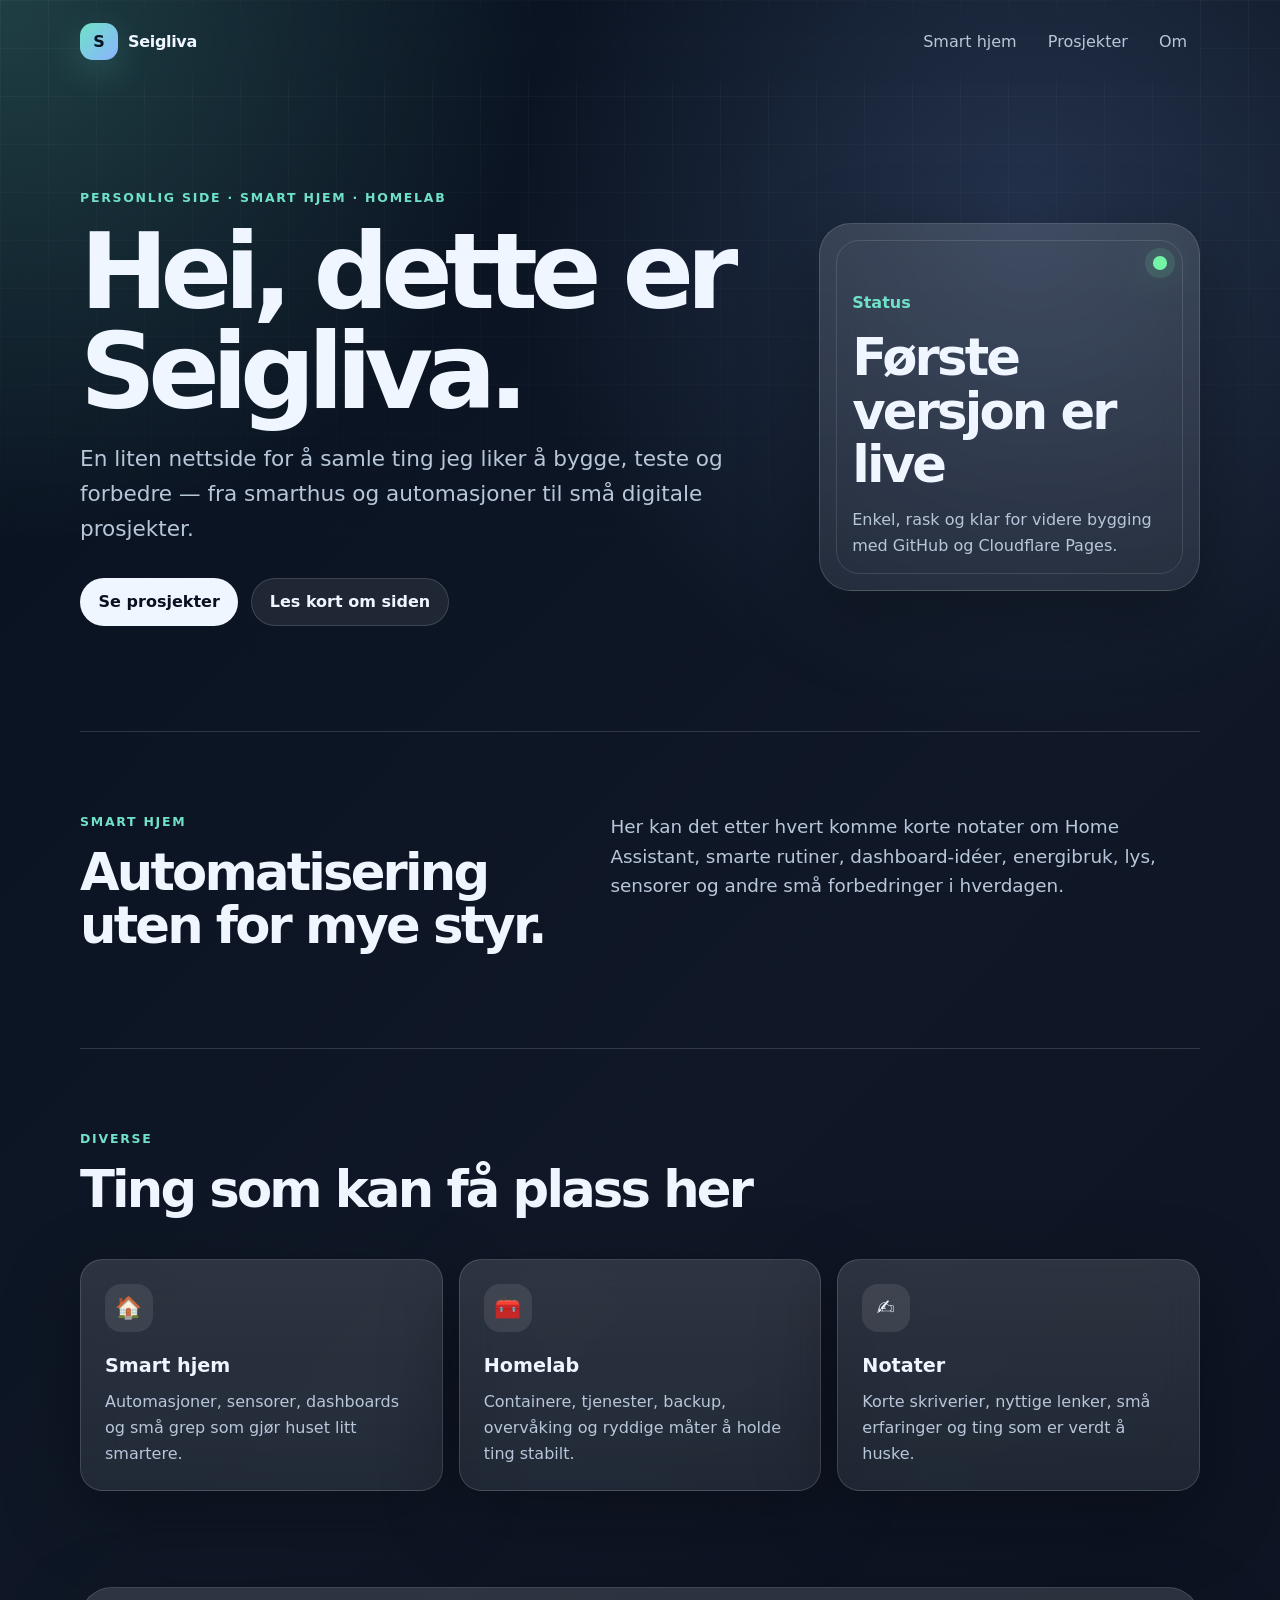
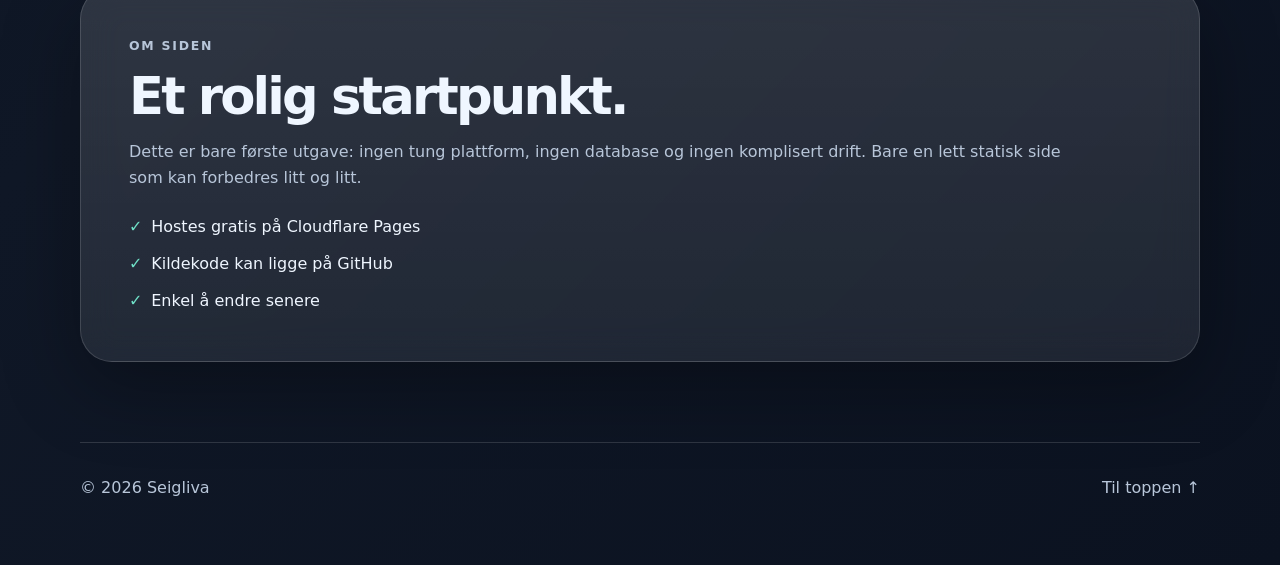
==== index.html @ a5151bba "Initial Seigliva website" ====
<!doctype html>
<html lang="no">
  <head>
    <meta charset="utf-8" />
    <meta name="viewport" content="width=device-width, initial-scale=1" />
    <meta name="description" content="Seigliva — en enkel personlig nettside om smart hjem, homelab og små prosjekter." />
    <meta name="theme-color" content="#101827" />
    <meta property="og:title" content="Seigliva" />
    <meta property="og:description" content="Smart hjem, homelab og litt diverse." />
    <meta property="og:type" content="website" />
    <title>Seigliva</title>
    <link rel="icon" href="assets/favicon.svg" type="image/svg+xml" />
    <link rel="stylesheet" href="assets/styles.css" />
  </head>
  <body>
    <header class="site-header">
      <a class="brand" href="#top" aria-label="Til toppen">
        <span class="brand-mark">S</span>
        <span>Seigliva</span>
      </a>
      <nav class="nav" aria-label="Hovedmeny">
        <a href="#smart-hjem">Smart hjem</a>
        <a href="#prosjekter">Prosjekter</a>
        <a href="#om">Om</a>
      </nav>
    </header>

    <main id="top">
      <section class="hero section">
        <div class="hero-copy">
          <p class="eyebrow">Personlig side · smart hjem · homelab</p>
          <h1>Hei, dette er Seigliva.</h1>
          <p class="lead">
            En liten nettside for å samle ting jeg liker å bygge, teste og forbedre — fra
            smarthus og automasjoner til små digitale prosjekter.
          </p>
          <div class="hero-actions">
            <a class="button primary" href="#prosjekter">Se prosjekter</a>
            <a class="button secondary" href="#om">Les kort om siden</a>
          </div>
        </div>
        <div class="hero-card" aria-label="Statuskort for siden">
          <div class="status-dot"></div>
          <p class="card-label">Status</p>
          <h2>Første versjon er live</h2>
          <p>Enkel, rask og klar for videre bygging med GitHub og Cloudflare Pages.</p>
        </div>
      </section>

      <section class="section split" id="smart-hjem">
        <div>
          <p class="eyebrow">Smart hjem</p>
          <h2>Automatisering uten for mye styr.</h2>
        </div>
        <p>
          Her kan det etter hvert komme korte notater om Home Assistant, smarte rutiner,
          dashboard-idéer, energibruk, lys, sensorer og andre små forbedringer i hverdagen.
        </p>
      </section>

      <section class="section cards" id="prosjekter" aria-labelledby="prosjekter-title">
        <div class="section-heading">
          <p class="eyebrow">Diverse</p>
          <h2 id="prosjekter-title">Ting som kan få plass her</h2>
        </div>
        <article class="card">
          <span class="icon">🏠</span>
          <h3>Smart hjem</h3>
          <p>Automasjoner, sensorer, dashboards og små grep som gjør huset litt smartere.</p>
        </article>
        <article class="card">
          <span class="icon">🧰</span>
          <h3>Homelab</h3>
          <p>Containere, tjenester, backup, overvåking og ryddige måter å holde ting stabilt.</p>
        </article>
        <article class="card">
          <span class="icon">✍️</span>
          <h3>Notater</h3>
          <p>Korte skriverier, nyttige lenker, små erfaringer og ting som er verdt å huske.</p>
        </article>
      </section>

      <section class="section about" id="om">
        <div class="about-panel">
          <p class="eyebrow">Om siden</p>
          <h2>Et rolig startpunkt.</h2>
          <p>
            Dette er bare første utgave: ingen tung plattform, ingen database og ingen
            komplisert drift. Bare en lett statisk side som kan forbedres litt og litt.
          </p>
          <ul class="check-list">
            <li>Hostes gratis på Cloudflare Pages</li>
            <li>Kildekode kan ligge på GitHub</li>
            <li>Enkel å endre senere</li>
          </ul>
        </div>
      </section>
    </main>

    <footer class="site-footer">
      <p>© <span id="year"></span> Seigliva</p>
      <a href="#top">Til toppen ↑</a>
    </footer>

    <script>
      document.getElementById('year').textContent = new Date().getFullYear();
    </script>
  </body>
</html>
---- assets/styles.css ----
:root {
  color-scheme: dark;
  --bg: #08111f;
  --bg-soft: #101827;
  --panel: rgba(255, 255, 255, 0.08);
  --panel-strong: rgba(255, 255, 255, 0.13);
  --text: #eff6ff;
  --muted: #b8c6d9;
  --accent: #70e1c8;
  --accent-2: #8ab4ff;
  --line: rgba(255, 255, 255, 0.14);
  --shadow: 0 24px 80px rgba(0, 0, 0, 0.32);
}

* { box-sizing: border-box; }

html { scroll-behavior: smooth; }

body {
  margin: 0;
  min-height: 100vh;
  font-family: Inter, ui-sans-serif, system-ui, -apple-system, BlinkMacSystemFont, "Segoe UI", sans-serif;
  color: var(--text);
  background:
    radial-gradient(circle at top left, rgba(112, 225, 200, 0.22), transparent 34rem),
    radial-gradient(circle at 80% 10%, rgba(138, 180, 255, 0.18), transparent 32rem),
    linear-gradient(135deg, #08111f 0%, #101827 52%, #0b1220 100%);
  line-height: 1.6;
}

body::before {
  content: "";
  position: fixed;
  inset: 0;
  pointer-events: none;
  background-image: linear-gradient(rgba(255, 255, 255, 0.035) 1px, transparent 1px), linear-gradient(90deg, rgba(255, 255, 255, 0.035) 1px, transparent 1px);
  background-size: 48px 48px;
  mask-image: linear-gradient(to bottom, black, transparent 72%);
}

a { color: inherit; }

.site-header,
.site-footer,
.section {
  width: min(1120px, calc(100% - 2rem));
  margin-inline: auto;
}

.site-header {
  display: flex;
  justify-content: space-between;
  align-items: center;
  gap: 1rem;
  padding: 1.25rem 0;
  position: sticky;
  top: 0;
  z-index: 10;
  backdrop-filter: blur(16px);
}

.brand {
  display: inline-flex;
  align-items: center;
  gap: 0.65rem;
  text-decoration: none;
  font-weight: 800;
  letter-spacing: -0.02em;
}

.brand-mark {
  display: grid;
  place-items: center;
  width: 2.35rem;
  height: 2.35rem;
  border-radius: 0.8rem;
  background: linear-gradient(135deg, var(--accent), var(--accent-2));
  color: #07111f;
  box-shadow: 0 12px 35px rgba(112, 225, 200, 0.2);
}

.nav {
  display: flex;
  gap: 0.35rem;
  flex-wrap: wrap;
  justify-content: flex-end;
}

.nav a {
  text-decoration: none;
  color: var(--muted);
  padding: 0.55rem 0.8rem;
  border-radius: 999px;
}

.nav a:hover,
.nav a:focus-visible {
  color: var(--text);
  background: var(--panel);
  outline: none;
}

.section { padding: 5rem 0; }

.hero {
  display: grid;
  grid-template-columns: minmax(0, 1.3fr) minmax(280px, 0.7fr);
  gap: 2rem;
  align-items: center;
  min-height: 72vh;
}

.eyebrow {
  margin: 0 0 0.85rem;
  color: var(--accent);
  text-transform: uppercase;
  letter-spacing: 0.14em;
  font-size: 0.78rem;
  font-weight: 800;
}

h1,
h2,
h3,
p { margin-top: 0; }

h1 {
  font-size: clamp(3rem, 9vw, 6.6rem);
  line-height: 0.95;
  letter-spacing: -0.075em;
  margin-bottom: 1.25rem;
}

h2 {
  font-size: clamp(2rem, 4vw, 3.3rem);
  line-height: 1.04;
  letter-spacing: -0.055em;
  margin-bottom: 1rem;
}

h3 {
  font-size: 1.2rem;
  margin-bottom: 0.45rem;
}

.lead {
  max-width: 46rem;
  color: var(--muted);
  font-size: clamp(1.12rem, 2vw, 1.35rem);
}

.hero-actions {
  display: flex;
  gap: 0.8rem;
  flex-wrap: wrap;
  margin-top: 2rem;
}

.button {
  display: inline-flex;
  align-items: center;
  justify-content: center;
  min-height: 3rem;
  padding: 0 1.1rem;
  border-radius: 999px;
  text-decoration: none;
  font-weight: 800;
  border: 1px solid var(--line);
}

.button.primary {
  background: var(--text);
  color: #08111f;
}

.button.secondary {
  background: var(--panel);
  color: var(--text);
}

.hero-card,
.card,
.about-panel {
  border: 1px solid var(--line);
  background: linear-gradient(180deg, var(--panel-strong), var(--panel));
  box-shadow: var(--shadow);
  backdrop-filter: blur(18px);
}

.hero-card {
  position: relative;
  overflow: hidden;
  border-radius: 2rem;
  padding: 2rem;
  min-height: 23rem;
  display: flex;
  flex-direction: column;
  justify-content: flex-end;
}

.hero-card::before {
  content: "";
  position: absolute;
  inset: 1rem;
  border-radius: 1.45rem;
  border: 1px solid rgba(255, 255, 255, 0.12);
}

.status-dot {
  position: absolute;
  top: 2rem;
  right: 2rem;
  width: 0.85rem;
  height: 0.85rem;
  border-radius: 50%;
  background: #72f3a6;
  box-shadow: 0 0 0 8px rgba(114, 243, 166, 0.12), 0 0 40px rgba(114, 243, 166, 0.6);
}

.card-label { color: var(--accent); font-weight: 800; }
.hero-card p:last-child { color: var(--muted); margin-bottom: 0; }

.split {
  display: grid;
  grid-template-columns: 0.9fr 1.1fr;
  gap: 3rem;
  border-top: 1px solid var(--line);
  border-bottom: 1px solid var(--line);
}

.split > p {
  color: var(--muted);
  font-size: 1.15rem;
}

.cards {
  display: grid;
  grid-template-columns: repeat(3, 1fr);
  gap: 1rem;
}

.section-heading {
  grid-column: 1 / -1;
  margin-bottom: 0.7rem;
}

.card {
  border-radius: 1.4rem;
  padding: 1.5rem;
}

.card p { color: var(--muted); margin-bottom: 0; }

.icon {
  display: inline-grid;
  place-items: center;
  width: 3rem;
  height: 3rem;
  margin-bottom: 1.2rem;
  border-radius: 1rem;
  background: rgba(255, 255, 255, 0.09);
  font-size: 1.35rem;
}

.about { padding-top: 1rem; }

.about-panel {
  border-radius: 2rem;
  padding: clamp(1.5rem, 4vw, 3rem);
}

.about-panel p { color: var(--muted); max-width: 60rem; }

.check-list {
  display: grid;
  gap: 0.7rem;
  padding: 0;
  margin: 1.5rem 0 0;
  list-style: none;
}

.check-list li::before {
  content: "✓";
  color: var(--accent);
  font-weight: 900;
  margin-right: 0.55rem;
}

.site-footer {
  display: flex;
  justify-content: space-between;
  gap: 1rem;
  padding: 2rem 0 3rem;
  color: var(--muted);
  border-top: 1px solid var(--line);
}

.site-footer a { text-decoration: none; }

@media (max-width: 760px) {
  .site-header { align-items: flex-start; }
  .nav { font-size: 0.92rem; }
  .hero,
  .split,
  .cards { grid-template-columns: 1fr; }
  .hero { min-height: auto; padding-top: 3rem; }
  .section { padding: 3.5rem 0; }
  .site-footer { flex-direction: column; }
}
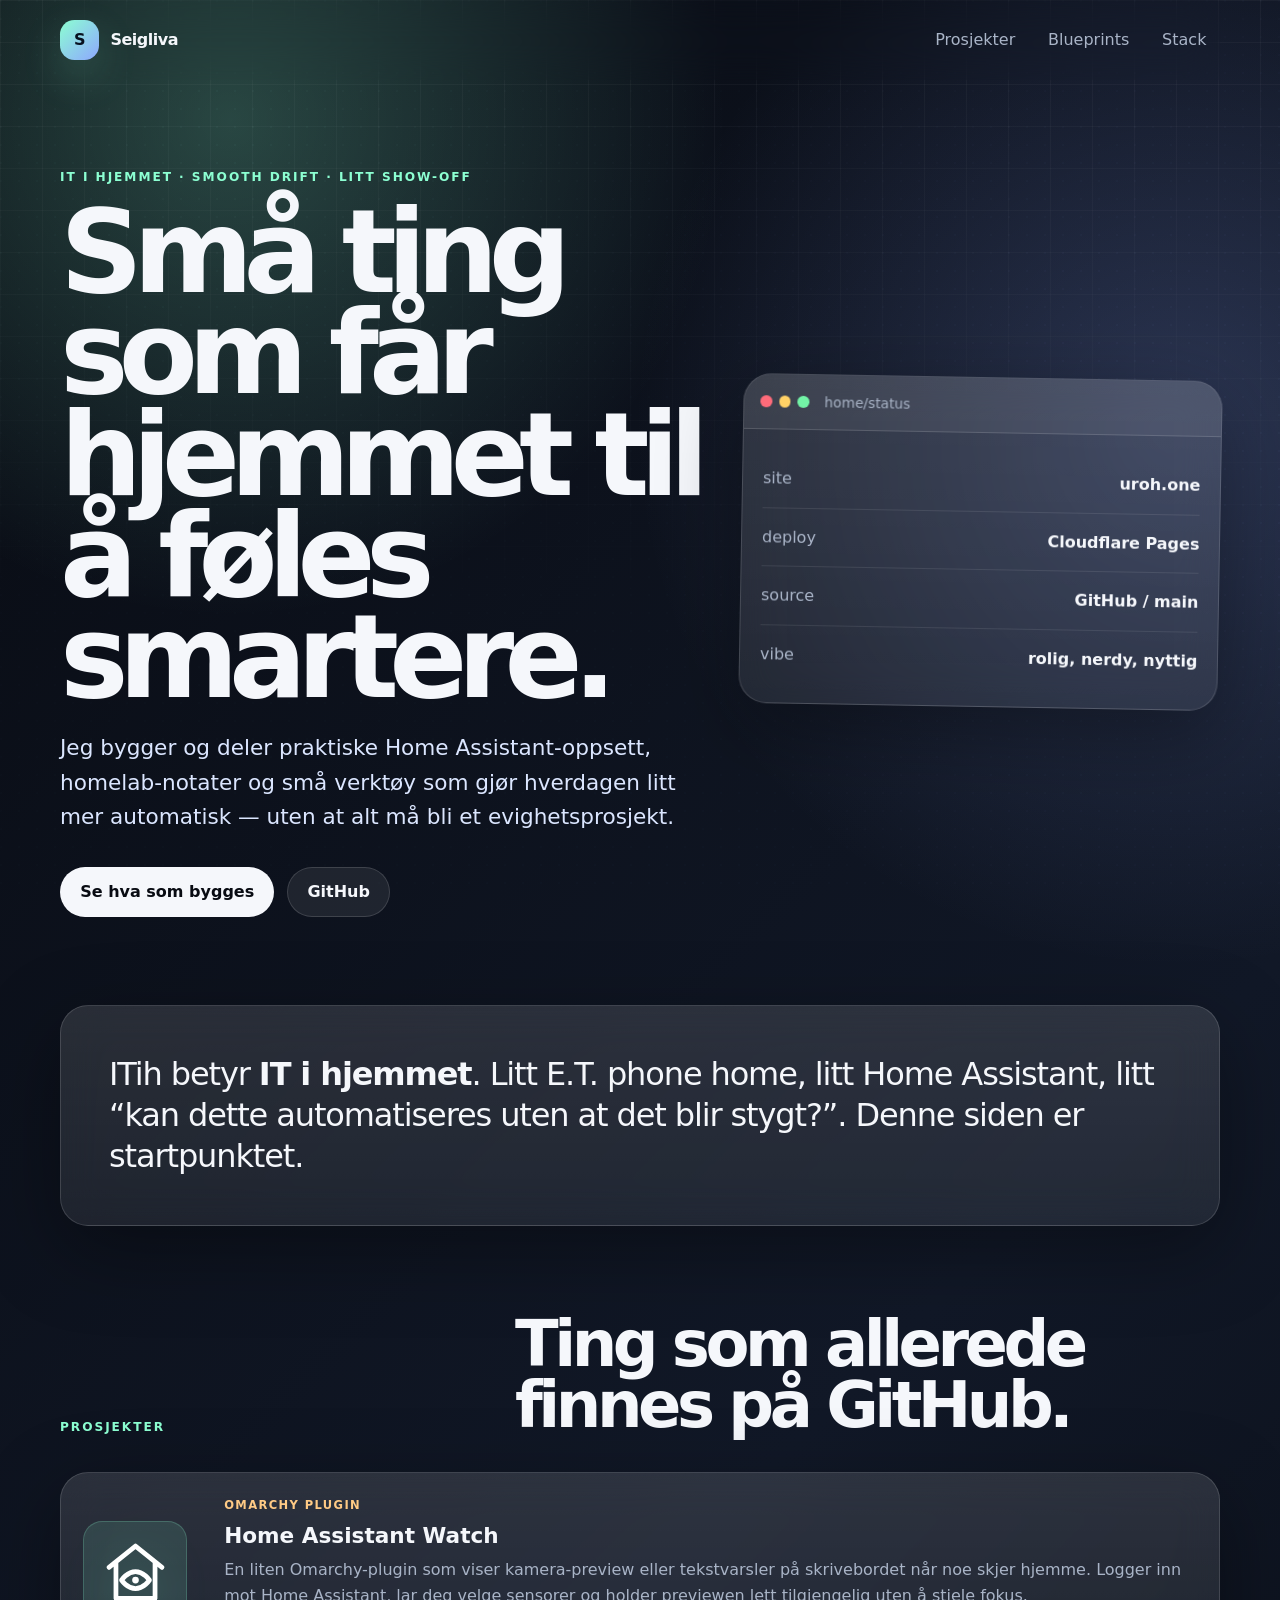
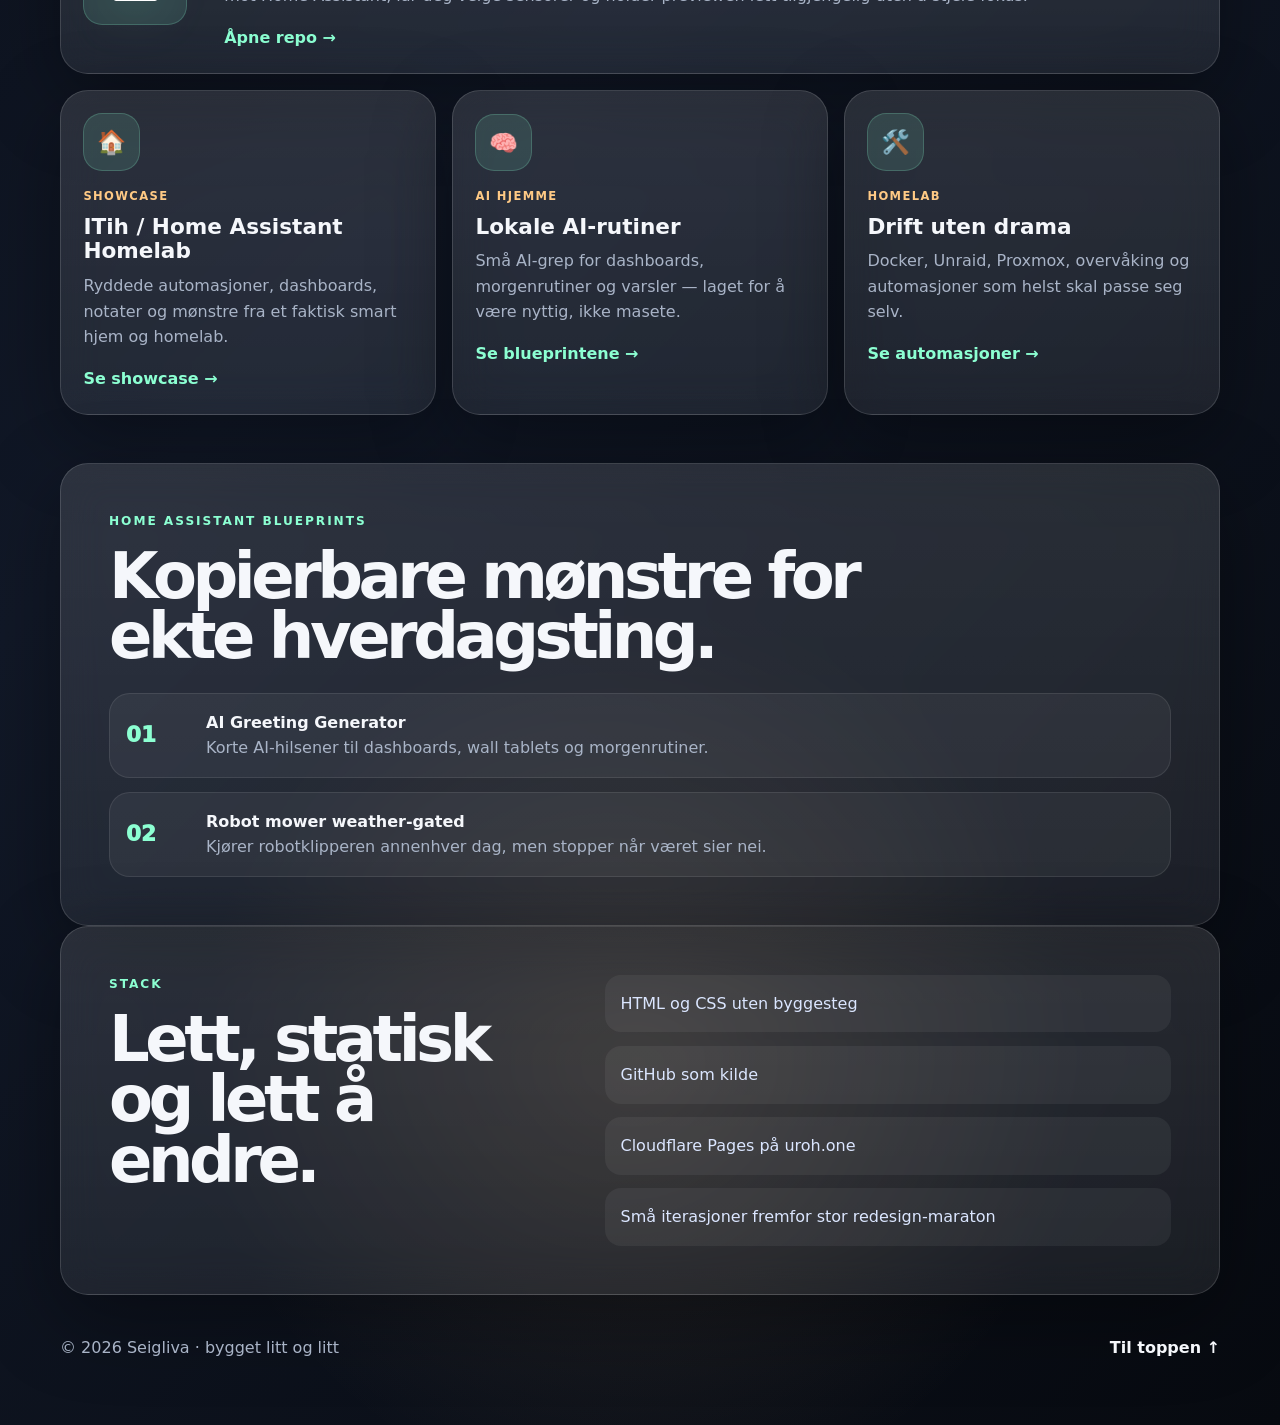
==== commit 7b7fd21d: "feat: polish homepage content" ====
--- a/index.html
+++ b/index.html
@@ -3,102 +3,156 @@
   <head>
     <meta charset="utf-8" />
     <meta name="viewport" content="width=device-width, initial-scale=1" />
-    <meta name="description" content="Seigliva — en enkel personlig nettside om smart hjem, homelab og små prosjekter." />
-    <meta name="theme-color" content="#101827" />
-    <meta property="og:title" content="Seigliva" />
-    <meta property="og:description" content="Smart hjem, homelab og litt diverse." />
+    <meta name="description" content="Seigliva bygger små, praktiske ting for smart hjem, homelab og rolige automasjoner." />
+    <meta name="theme-color" content="#080b12" />
+    <meta property="og:title" content="Seigliva — smart hjem, homelab og små verktøy" />
+    <meta property="og:description" content="Home Assistant, Omarchy, blueprints og ryddige homelab-prosjekter." />
     <meta property="og:type" content="website" />
+    <meta property="og:url" content="https://uroh.one/" />
+    <link rel="canonical" href="https://uroh.one/" />
     <title>Seigliva</title>
     <link rel="icon" href="assets/favicon.svg" type="image/svg+xml" />
     <link rel="stylesheet" href="assets/styles.css" />
   </head>
   <body>
+    <div class="grain" aria-hidden="true"></div>
     <header class="site-header">
       <a class="brand" href="#top" aria-label="Til toppen">
         <span class="brand-mark">S</span>
         <span>Seigliva</span>
       </a>
       <nav class="nav" aria-label="Hovedmeny">
-        <a href="#smart-hjem">Smart hjem</a>
         <a href="#prosjekter">Prosjekter</a>
-        <a href="#om">Om</a>
+        <a href="#blueprints">Blueprints</a>
+        <a href="#stack">Stack</a>
       </nav>
     </header>
 
     <main id="top">
       <section class="hero section">
         <div class="hero-copy">
-          <p class="eyebrow">Personlig side · smart hjem · homelab</p>
-          <h1>Hei, dette er Seigliva.</h1>
+          <p class="eyebrow">IT i hjemmet · smooth drift · litt show-off</p>
+          <h1>Små ting som får hjemmet til å føles smartere.</h1>
           <p class="lead">
-            En liten nettside for å samle ting jeg liker å bygge, teste og forbedre — fra
-            smarthus og automasjoner til små digitale prosjekter.
+            Jeg bygger og deler praktiske Home Assistant-oppsett, homelab-notater og små verktøy
+            som gjør hverdagen litt mer automatisk — uten at alt må bli et evighetsprosjekt.
           </p>
           <div class="hero-actions">
-            <a class="button primary" href="#prosjekter">Se prosjekter</a>
-            <a class="button secondary" href="#om">Les kort om siden</a>
+            <a class="button primary" href="#prosjekter">Se hva som bygges</a>
+            <a class="button secondary" href="https://github.com/Seigliva" rel="me">GitHub</a>
           </div>
         </div>
-        <div class="hero-card" aria-label="Statuskort for siden">
-          <div class="status-dot"></div>
-          <p class="card-label">Status</p>
-          <h2>Første versjon er live</h2>
-          <p>Enkel, rask og klar for videre bygging med GitHub og Cloudflare Pages.</p>
+
+        <aside class="console-card" aria-label="Prosjektstatus">
+          <div class="console-topline">
+            <span class="traffic red"></span>
+            <span class="traffic yellow"></span>
+            <span class="traffic green"></span>
+            <span class="console-title">home/status</span>
+          </div>
+          <div class="console-body">
+            <p><span>site</span><strong>uroh.one</strong></p>
+            <p><span>deploy</span><strong>Cloudflare Pages</strong></p>
+            <p><span>source</span><strong>GitHub / main</strong></p>
+            <p><span>vibe</span><strong>rolig, nerdy, nyttig</strong></p>
+          </div>
+        </aside>
+      </section>
+
+      <section class="section intro" aria-label="Kort introduksjon">
+        <p>
+          ITih betyr <strong>IT i hjemmet</strong>. Litt E.T. phone home, litt Home Assistant,
+          litt “kan dette automatiseres uten at det blir stygt?”. Denne siden er startpunktet.
+        </p>
+      </section>
+
+      <section class="section projects" id="prosjekter" aria-labelledby="prosjekter-title">
+        <div class="section-heading">
+          <p class="eyebrow">Prosjekter</p>
+          <h2 id="prosjekter-title">Ting som allerede finnes på GitHub.</h2>
+        </div>
+
+        <article class="feature-card featured">
+          <div class="feature-icon image-icon"><img src="assets/ha-watch.svg" alt="" /></div>
+          <div>
+            <p class="tag">Omarchy plugin</p>
+            <h3>Home Assistant Watch</h3>
+            <p>
+              En liten Omarchy-plugin som viser kamera-preview eller tekstvarsler på skrivebordet
+              når noe skjer hjemme. Logger inn mot Home Assistant, lar deg velge sensorer og holder
+              previewen lett tilgjengelig uten å stjele fokus.
+            </p>
+            <a class="text-link" href="https://github.com/Seigliva/omarchy-ha-watch">Åpne repo →</a>
+          </div>
+        </article>
+
+        <div class="card-grid">
+          <article class="feature-card">
+            <div class="feature-icon">🏠</div>
+            <p class="tag">Showcase</p>
+            <h3>ITih / Home Assistant Homelab</h3>
+            <p>Ryddede automasjoner, dashboards, notater og mønstre fra et faktisk smart hjem og homelab.</p>
+            <a class="text-link" href="https://github.com/Seigliva/home-assistant-homelab-showcase">Se showcase →</a>
+          </article>
+
+          <article class="feature-card">
+            <div class="feature-icon">🧠</div>
+            <p class="tag">AI hjemme</p>
+            <h3>Lokale AI-rutiner</h3>
+            <p>Små AI-grep for dashboards, morgenrutiner og varsler — laget for å være nyttig, ikke masete.</p>
+            <a class="text-link" href="#blueprints">Se blueprintene →</a>
+          </article>
+
+          <article class="feature-card">
+            <div class="feature-icon">🛠️</div>
+            <p class="tag">Homelab</p>
+            <h3>Drift uten drama</h3>
+            <p>Docker, Unraid, Proxmox, overvåking og automasjoner som helst skal passe seg selv.</p>
+            <a class="text-link" href="https://github.com/Seigliva/home-assistant-homelab-showcase/tree/main/automations">Se automasjoner →</a>
+          </article>
         </div>
       </section>
 
-      <section class="section split" id="smart-hjem">
-        <div>
-          <p class="eyebrow">Smart hjem</p>
-          <h2>Automatisering uten for mye styr.</h2>
+      <section class="section blueprints" id="blueprints" aria-labelledby="blueprints-title">
+        <div class="section-heading compact">
+          <p class="eyebrow">Home Assistant blueprints</p>
+          <h2 id="blueprints-title">Kopierbare mønstre for ekte hverdagsting.</h2>
         </div>
-        <p>
-          Her kan det etter hvert komme korte notater om Home Assistant, smarte rutiner,
-          dashboard-idéer, energibruk, lys, sensorer og andre små forbedringer i hverdagen.
-        </p>
+
+        <div class="blueprint-list">
+          <a class="blueprint" href="https://github.com/Seigliva/home-assistant-homelab-showcase/blob/main/blueprints/automation/ai-greeting-generator.yaml">
+            <span class="blueprint-number">01</span>
+            <span>
+              <strong>AI Greeting Generator</strong>
+              <em>Korte AI-hilsener til dashboards, wall tablets og morgenrutiner.</em>
+            </span>
+          </a>
+          <a class="blueprint" href="https://github.com/Seigliva/home-assistant-homelab-showcase/blob/main/blueprints/automation/robot-mower-weather-gated.yaml">
+            <span class="blueprint-number">02</span>
+            <span>
+              <strong>Robot mower weather-gated</strong>
+              <em>Kjører robotklipperen annenhver dag, men stopper når været sier nei.</em>
+            </span>
+          </a>
+        </div>
       </section>
 
-      <section class="section cards" id="prosjekter" aria-labelledby="prosjekter-title">
-        <div class="section-heading">
-          <p class="eyebrow">Diverse</p>
-          <h2 id="prosjekter-title">Ting som kan få plass her</h2>
+      <section class="section stack" id="stack" aria-labelledby="stack-title">
+        <div>
+          <p class="eyebrow">Stack</p>
+          <h2 id="stack-title">Lett, statisk og lett å endre.</h2>
         </div>
-        <article class="card">
-          <span class="icon">🏠</span>
-          <h3>Smart hjem</h3>
-          <p>Automasjoner, sensorer, dashboards og små grep som gjør huset litt smartere.</p>
-        </article>
-        <article class="card">
-          <span class="icon">🧰</span>
-          <h3>Homelab</h3>
-          <p>Containere, tjenester, backup, overvåking og ryddige måter å holde ting stabilt.</p>
-        </article>
-        <article class="card">
-          <span class="icon">✍️</span>
-          <h3>Notater</h3>
-          <p>Korte skriverier, nyttige lenker, små erfaringer og ting som er verdt å huske.</p>
-        </article>
-      </section>
-
-      <section class="section about" id="om">
-        <div class="about-panel">
-          <p class="eyebrow">Om siden</p>
-          <h2>Et rolig startpunkt.</h2>
-          <p>
-            Dette er bare første utgave: ingen tung plattform, ingen database og ingen
-            komplisert drift. Bare en lett statisk side som kan forbedres litt og litt.
-          </p>
-          <ul class="check-list">
-            <li>Hostes gratis på Cloudflare Pages</li>
-            <li>Kildekode kan ligge på GitHub</li>
-            <li>Enkel å endre senere</li>
-          </ul>
-        </div>
+        <ul class="stack-list">
+          <li>HTML og CSS uten byggesteg</li>
+          <li>GitHub som kilde</li>
+          <li>Cloudflare Pages på uroh.one</li>
+          <li>Små iterasjoner fremfor stor redesign-maraton</li>
+        </ul>
       </section>
     </main>
 
     <footer class="site-footer">
-      <p>© <span id="year"></span> Seigliva</p>
+      <p>© <span id="year"></span> Seigliva · bygget litt og litt</p>
       <a href="#top">Til toppen ↑</a>
     </footer>
 
--- a/assets/styles.css
+++ b/assets/styles.css
@@ -1,30 +1,32 @@
 :root {
   color-scheme: dark;
-  --bg: #08111f;
-  --bg-soft: #101827;
-  --panel: rgba(255, 255, 255, 0.08);
-  --panel-strong: rgba(255, 255, 255, 0.13);
-  --text: #eff6ff;
-  --muted: #b8c6d9;
-  --accent: #70e1c8;
-  --accent-2: #8ab4ff;
+  --bg: #080b12;
+  --bg-2: #0e1524;
+  --panel: rgba(255, 255, 255, 0.075);
+  --panel-strong: rgba(255, 255, 255, 0.12);
+  --text: #f5f7fb;
+  --muted: #a9b4c7;
+  --soft: #dbe6ff;
+  --accent: #8cffd2;
+  --accent-2: #8ea7ff;
+  --accent-3: #ffca85;
   --line: rgba(255, 255, 255, 0.14);
-  --shadow: 0 24px 80px rgba(0, 0, 0, 0.32);
+  --shadow: 0 24px 80px rgba(0, 0, 0, 0.35);
+  --radius: 28px;
 }
 
 * { box-sizing: border-box; }
-
 html { scroll-behavior: smooth; }
-
 body {
   margin: 0;
   min-height: 100vh;
   font-family: Inter, ui-sans-serif, system-ui, -apple-system, BlinkMacSystemFont, "Segoe UI", sans-serif;
   color: var(--text);
   background:
-    radial-gradient(circle at top left, rgba(112, 225, 200, 0.22), transparent 34rem),
-    radial-gradient(circle at 80% 10%, rgba(138, 180, 255, 0.18), transparent 32rem),
-    linear-gradient(135deg, #08111f 0%, #101827 52%, #0b1220 100%);
+    radial-gradient(circle at 18% 4%, rgba(140, 255, 210, 0.24), transparent 31rem),
+    radial-gradient(circle at 92% 14%, rgba(142, 167, 255, 0.22), transparent 34rem),
+    radial-gradient(circle at 50% 88%, rgba(255, 202, 133, 0.12), transparent 28rem),
+    linear-gradient(135deg, #080b12 0%, #111827 52%, #070a10 100%);
   line-height: 1.6;
 }
 
@@ -33,18 +35,32 @@
   position: fixed;
   inset: 0;
   pointer-events: none;
-  background-image: linear-gradient(rgba(255, 255, 255, 0.035) 1px, transparent 1px), linear-gradient(90deg, rgba(255, 255, 255, 0.035) 1px, transparent 1px);
-  background-size: 48px 48px;
-  mask-image: linear-gradient(to bottom, black, transparent 72%);
+  background-image:
+    linear-gradient(rgba(255,255,255,.04) 1px, transparent 1px),
+    linear-gradient(90deg, rgba(255,255,255,.04) 1px, transparent 1px);
+  background-size: 42px 42px;
+  mask-image: linear-gradient(to bottom, black, transparent 75%);
+}
+
+.grain {
+  position: fixed;
+  inset: 0;
+  pointer-events: none;
+  opacity: 0.18;
+  background-image: radial-gradient(circle at 1px 1px, rgba(255,255,255,.4) 1px, transparent 0);
+  background-size: 18px 18px;
+  mix-blend-mode: overlay;
 }
 
 a { color: inherit; }
+img { max-width: 100%; display: block; }
 
 .site-header,
 .site-footer,
 .section {
-  width: min(1120px, calc(100% - 2rem));
+  width: min(1160px, calc(100% - 2rem));
   margin-inline: auto;
+  position: relative;
 }
 
 .site-header {
@@ -52,258 +68,211 @@
   justify-content: space-between;
   align-items: center;
   gap: 1rem;
-  padding: 1.25rem 0;
+  padding: 1.15rem 0;
   position: sticky;
   top: 0;
   z-index: 10;
-  backdrop-filter: blur(16px);
+  backdrop-filter: blur(18px);
 }
 
 .brand {
   display: inline-flex;
   align-items: center;
-  gap: 0.65rem;
-  text-decoration: none;
-  font-weight: 800;
-  letter-spacing: -0.02em;
+  gap: 0.7rem;
+  text-decoration: none;
+  font-weight: 900;
+  letter-spacing: -0.03em;
 }
 
 .brand-mark {
   display: grid;
   place-items: center;
-  width: 2.35rem;
-  height: 2.35rem;
-  border-radius: 0.8rem;
+  width: 2.45rem;
+  height: 2.45rem;
+  border-radius: 0.9rem;
   background: linear-gradient(135deg, var(--accent), var(--accent-2));
   color: #07111f;
-  box-shadow: 0 12px 35px rgba(112, 225, 200, 0.2);
-}
-
-.nav {
-  display: flex;
-  gap: 0.35rem;
-  flex-wrap: wrap;
-  justify-content: flex-end;
-}
-
+  box-shadow: 0 16px 40px rgba(140, 255, 210, 0.18);
+}
+
+.nav { display: flex; gap: 0.35rem; flex-wrap: wrap; justify-content: flex-end; }
 .nav a {
   text-decoration: none;
   color: var(--muted);
-  padding: 0.55rem 0.8rem;
+  padding: 0.55rem 0.85rem;
   border-radius: 999px;
 }
-
 .nav a:hover,
-.nav a:focus-visible {
-  color: var(--text);
-  background: var(--panel);
-  outline: none;
-}
-
-.section { padding: 5rem 0; }
-
+.nav a:focus-visible { color: var(--text); background: var(--panel); outline: none; }
+
+.section { padding: 5.5rem 0; }
 .hero {
   display: grid;
-  grid-template-columns: minmax(0, 1.3fr) minmax(280px, 0.7fr);
+  grid-template-columns: minmax(0, 1.15fr) minmax(300px, 0.85fr);
   gap: 2rem;
   align-items: center;
-  min-height: 72vh;
+  min-height: 76vh;
 }
 
 .eyebrow {
-  margin: 0 0 0.85rem;
+  margin: 0 0 0.9rem;
   color: var(--accent);
   text-transform: uppercase;
-  letter-spacing: 0.14em;
-  font-size: 0.78rem;
-  font-weight: 800;
-}
-
-h1,
-h2,
-h3,
-p { margin-top: 0; }
-
+  letter-spacing: 0.16em;
+  font-size: 0.76rem;
+  font-weight: 900;
+}
+
+h1, h2, h3, p { margin-top: 0; }
 h1 {
-  font-size: clamp(3rem, 9vw, 6.6rem);
+  max-width: 12ch;
+  font-size: clamp(3.4rem, 9vw, 7.8rem);
+  line-height: 0.88;
+  letter-spacing: -0.085em;
+  margin-bottom: 1.4rem;
+}
+h2 {
+  font-size: clamp(2.1rem, 5vw, 4.5rem);
   line-height: 0.95;
-  letter-spacing: -0.075em;
-  margin-bottom: 1.25rem;
-}
-
-h2 {
-  font-size: clamp(2rem, 4vw, 3.3rem);
-  line-height: 1.04;
-  letter-spacing: -0.055em;
+  letter-spacing: -0.07em;
   margin-bottom: 1rem;
 }
-
-h3 {
-  font-size: 1.2rem;
-  margin-bottom: 0.45rem;
-}
-
-.lead {
-  max-width: 46rem;
-  color: var(--muted);
-  font-size: clamp(1.12rem, 2vw, 1.35rem);
-}
-
-.hero-actions {
-  display: flex;
-  gap: 0.8rem;
-  flex-wrap: wrap;
-  margin-top: 2rem;
-}
-
+h3 { font-size: 1.35rem; line-height: 1.15; margin-bottom: 0.55rem; }
+.lead { max-width: 44rem; color: var(--soft); font-size: clamp(1.12rem, 2vw, 1.35rem); }
+
+.hero-actions { display: flex; gap: 0.8rem; flex-wrap: wrap; margin-top: 2rem; }
 .button {
   display: inline-flex;
+  min-height: 3.15rem;
   align-items: center;
   justify-content: center;
-  min-height: 3rem;
-  padding: 0 1.1rem;
+  padding: 0 1.2rem;
   border-radius: 999px;
   text-decoration: none;
-  font-weight: 800;
+  font-weight: 900;
   border: 1px solid var(--line);
-}
-
-.button.primary {
-  background: var(--text);
-  color: #08111f;
-}
-
-.button.secondary {
-  background: var(--panel);
-  color: var(--text);
-}
-
-.hero-card,
-.card,
-.about-panel {
+  transition: transform .18s ease, background .18s ease, border-color .18s ease;
+}
+.button:hover { transform: translateY(-2px); }
+.button.primary { background: var(--text); color: #080b12; }
+.button.secondary { background: rgba(255,255,255,.08); color: var(--text); }
+
+.console-card,
+.feature-card,
+.intro,
+.blueprints,
+.stack {
   border: 1px solid var(--line);
   background: linear-gradient(180deg, var(--panel-strong), var(--panel));
   box-shadow: var(--shadow);
-  backdrop-filter: blur(18px);
-}
-
-.hero-card {
-  position: relative;
+  backdrop-filter: blur(20px);
+}
+
+.console-card {
+  border-radius: var(--radius);
   overflow: hidden;
-  border-radius: 2rem;
-  padding: 2rem;
-  min-height: 23rem;
+  transform: rotate(1deg);
+}
+.console-topline {
   display: flex;
-  flex-direction: column;
-  justify-content: flex-end;
-}
-
-.hero-card::before {
-  content: "";
-  position: absolute;
-  inset: 1rem;
-  border-radius: 1.45rem;
-  border: 1px solid rgba(255, 255, 255, 0.12);
-}
-
-.status-dot {
-  position: absolute;
-  top: 2rem;
-  right: 2rem;
-  width: 0.85rem;
-  height: 0.85rem;
-  border-radius: 50%;
-  background: #72f3a6;
-  box-shadow: 0 0 0 8px rgba(114, 243, 166, 0.12), 0 0 40px rgba(114, 243, 166, 0.6);
-}
-
-.card-label { color: var(--accent); font-weight: 800; }
-.hero-card p:last-child { color: var(--muted); margin-bottom: 0; }
-
-.split {
-  display: grid;
-  grid-template-columns: 0.9fr 1.1fr;
-  gap: 3rem;
-  border-top: 1px solid var(--line);
+  align-items: center;
+  gap: 0.45rem;
+  padding: 1rem;
   border-bottom: 1px solid var(--line);
-}
-
-.split > p {
-  color: var(--muted);
-  font-size: 1.15rem;
-}
-
-.cards {
-  display: grid;
-  grid-template-columns: repeat(3, 1fr);
-  gap: 1rem;
-}
-
-.section-heading {
-  grid-column: 1 / -1;
-  margin-bottom: 0.7rem;
-}
-
-.card {
-  border-radius: 1.4rem;
-  padding: 1.5rem;
-}
-
-.card p { color: var(--muted); margin-bottom: 0; }
-
-.icon {
-  display: inline-grid;
-  place-items: center;
-  width: 3rem;
-  height: 3rem;
-  margin-bottom: 1.2rem;
-  border-radius: 1rem;
-  background: rgba(255, 255, 255, 0.09);
-  font-size: 1.35rem;
-}
-
-.about { padding-top: 1rem; }
-
-.about-panel {
-  border-radius: 2rem;
-  padding: clamp(1.5rem, 4vw, 3rem);
-}
-
-.about-panel p { color: var(--muted); max-width: 60rem; }
-
-.check-list {
-  display: grid;
-  gap: 0.7rem;
-  padding: 0;
-  margin: 1.5rem 0 0;
-  list-style: none;
-}
-
-.check-list li::before {
-  content: "✓";
-  color: var(--accent);
-  font-weight: 900;
-  margin-right: 0.55rem;
-}
-
-.site-footer {
+  background: rgba(255,255,255,.055);
+}
+.traffic { width: .72rem; height: .72rem; border-radius: 50%; }
+.red { background: #ff6b7a; } .yellow { background: #ffd166; } .green { background: #72f3a6; }
+.console-title { margin-left: .5rem; color: var(--muted); font-size: .86rem; }
+.console-body { padding: 1.25rem; }
+.console-body p {
   display: flex;
   justify-content: space-between;
   gap: 1rem;
-  padding: 2rem 0 3rem;
-  color: var(--muted);
-  border-top: 1px solid var(--line);
-}
-
-.site-footer a { text-decoration: none; }
-
-@media (max-width: 760px) {
+  margin: 0;
+  padding: 1rem 0;
+  border-bottom: 1px solid rgba(255,255,255,.09);
+}
+.console-body p:last-child { border-bottom: 0; }
+.console-body span { color: var(--muted); }
+.console-body strong { text-align: right; }
+
+.intro {
+  padding: clamp(1.5rem, 4vw, 3rem);
+  border-radius: var(--radius);
+}
+.intro p { margin: 0; font-size: clamp(1.25rem, 3vw, 2rem); line-height: 1.28; letter-spacing: -0.035em; }
+
+.section-heading { display: grid; grid-template-columns: .75fr 1.25fr; gap: 2rem; align-items: end; margin-bottom: 1.3rem; }
+.section-heading.compact { display: block; max-width: 760px; }
+
+.projects { padding-bottom: 3rem; }
+.feature-card {
+  border-radius: var(--radius);
+  padding: 1.4rem;
+  min-height: 100%;
+  transition: transform .18s ease, border-color .18s ease, background .18s ease;
+}
+.feature-card:hover { transform: translateY(-4px); border-color: rgba(140,255,210,.35); background: linear-gradient(180deg, rgba(255,255,255,.14), rgba(255,255,255,.075)); }
+.featured { display: grid; grid-template-columns: 120px 1fr; gap: 1.3rem; align-items: center; margin-bottom: 1rem; }
+.card-grid { display: grid; grid-template-columns: repeat(3, 1fr); gap: 1rem; }
+.feature-icon {
+  width: 3.6rem;
+  height: 3.6rem;
+  border-radius: 1.2rem;
+  display: grid;
+  place-items: center;
+  margin-bottom: 1rem;
+  font-size: 1.45rem;
+  background: rgba(140, 255, 210, 0.12);
+  border: 1px solid rgba(140, 255, 210, 0.2);
+}
+.featured .feature-icon { width: 6.5rem; height: 6.5rem; margin: 0; }
+.image-icon img { width: 4.2rem; filter: drop-shadow(0 12px 25px rgba(140,255,210,.2)); }
+.tag { color: var(--accent-3); font-weight: 900; text-transform: uppercase; letter-spacing: .12em; font-size: .72rem; margin-bottom: .6rem; }
+.feature-card p:not(.tag) { color: var(--muted); }
+.text-link { color: var(--accent); font-weight: 900; text-decoration: none; }
+.text-link:hover { text-decoration: underline; }
+
+.blueprints { border-radius: var(--radius); padding: clamp(1.4rem, 4vw, 3rem); }
+.blueprint-list { display: grid; gap: .85rem; margin-top: 1.6rem; }
+.blueprint {
+  display: grid;
+  grid-template-columns: 4rem 1fr;
+  gap: 1rem;
+  align-items: center;
+  padding: 1rem;
+  border-radius: 1.3rem;
+  text-decoration: none;
+  background: rgba(255,255,255,.055);
+  border: 1px solid rgba(255,255,255,.09);
+}
+.blueprint:hover { background: rgba(255,255,255,.1); }
+.blueprint-number { color: var(--accent); font-weight: 950; font-size: 1.35rem; }
+.blueprint strong { display: block; }
+.blueprint em { display: block; color: var(--muted); font-style: normal; }
+
+.stack { display: grid; grid-template-columns: .9fr 1.1fr; gap: 2rem; border-radius: var(--radius); padding: clamp(1.4rem, 4vw, 3rem); }
+.stack-list { margin: 0; padding: 0; list-style: none; display: grid; gap: .85rem; }
+.stack-list li { padding: 1rem; border-radius: 1rem; background: rgba(255,255,255,.055); color: var(--soft); }
+
+.site-footer { display: flex; justify-content: space-between; gap: 1rem; padding: 2.5rem 0 3rem; color: var(--muted); }
+.site-footer a { text-decoration: none; color: var(--text); font-weight: 800; }
+
+@media (max-width: 850px) {
+  .hero, .section-heading, .featured, .stack { grid-template-columns: 1fr; }
+  .hero { min-height: auto; padding-top: 3rem; }
+  .card-grid { grid-template-columns: 1fr; }
+  .console-card { transform: none; }
+  .featured .feature-icon { width: 4.5rem; height: 4.5rem; }
   .site-header { align-items: flex-start; }
-  .nav { font-size: 0.92rem; }
-  .hero,
-  .split,
-  .cards { grid-template-columns: 1fr; }
-  .hero { min-height: auto; padding-top: 3rem; }
-  .section { padding: 3.5rem 0; }
-  .site-footer { flex-direction: column; }
-}
+  .nav { font-size: .92rem; }
+  h1 { max-width: 11ch; }
+}
+
+@media (max-width: 520px) {
+  .site-header { display: grid; }
+  .nav { justify-content: flex-start; }
+  .blueprint { grid-template-columns: 1fr; }
+  .site-footer { display: grid; }
+}
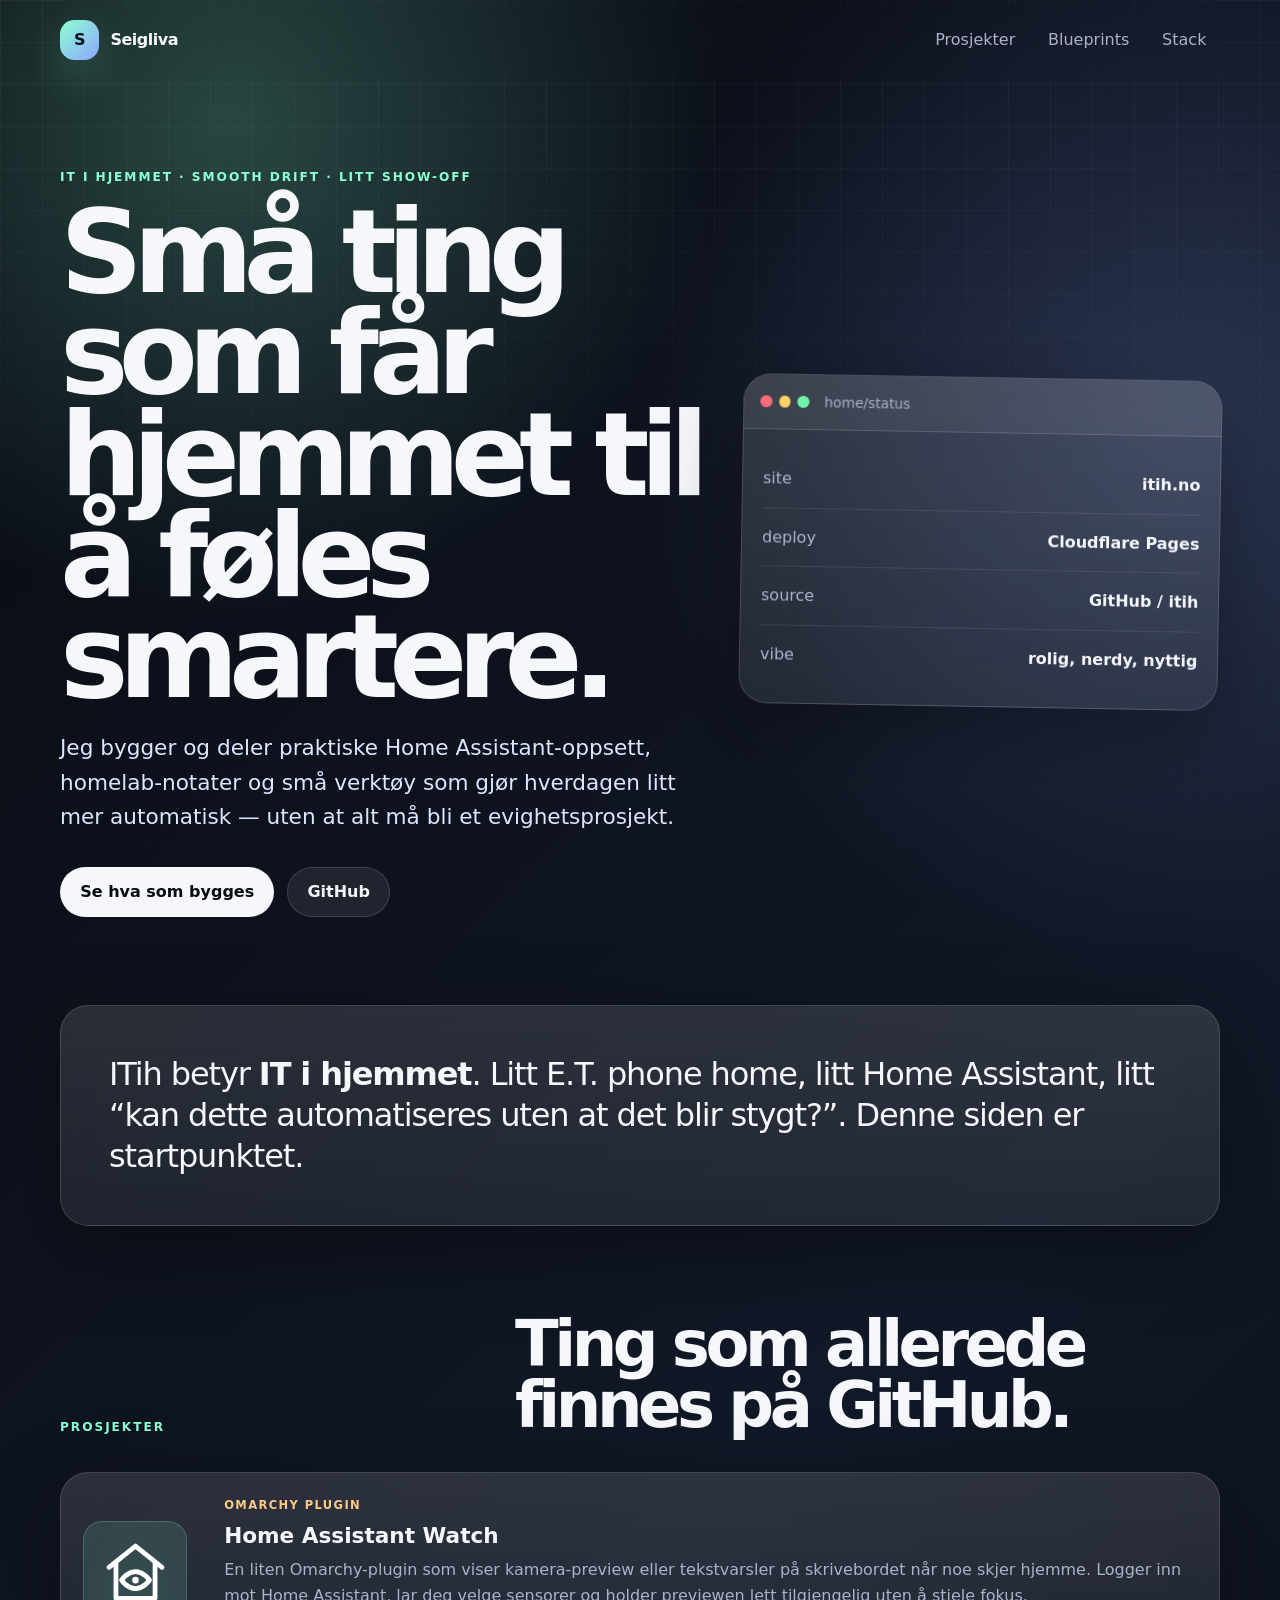
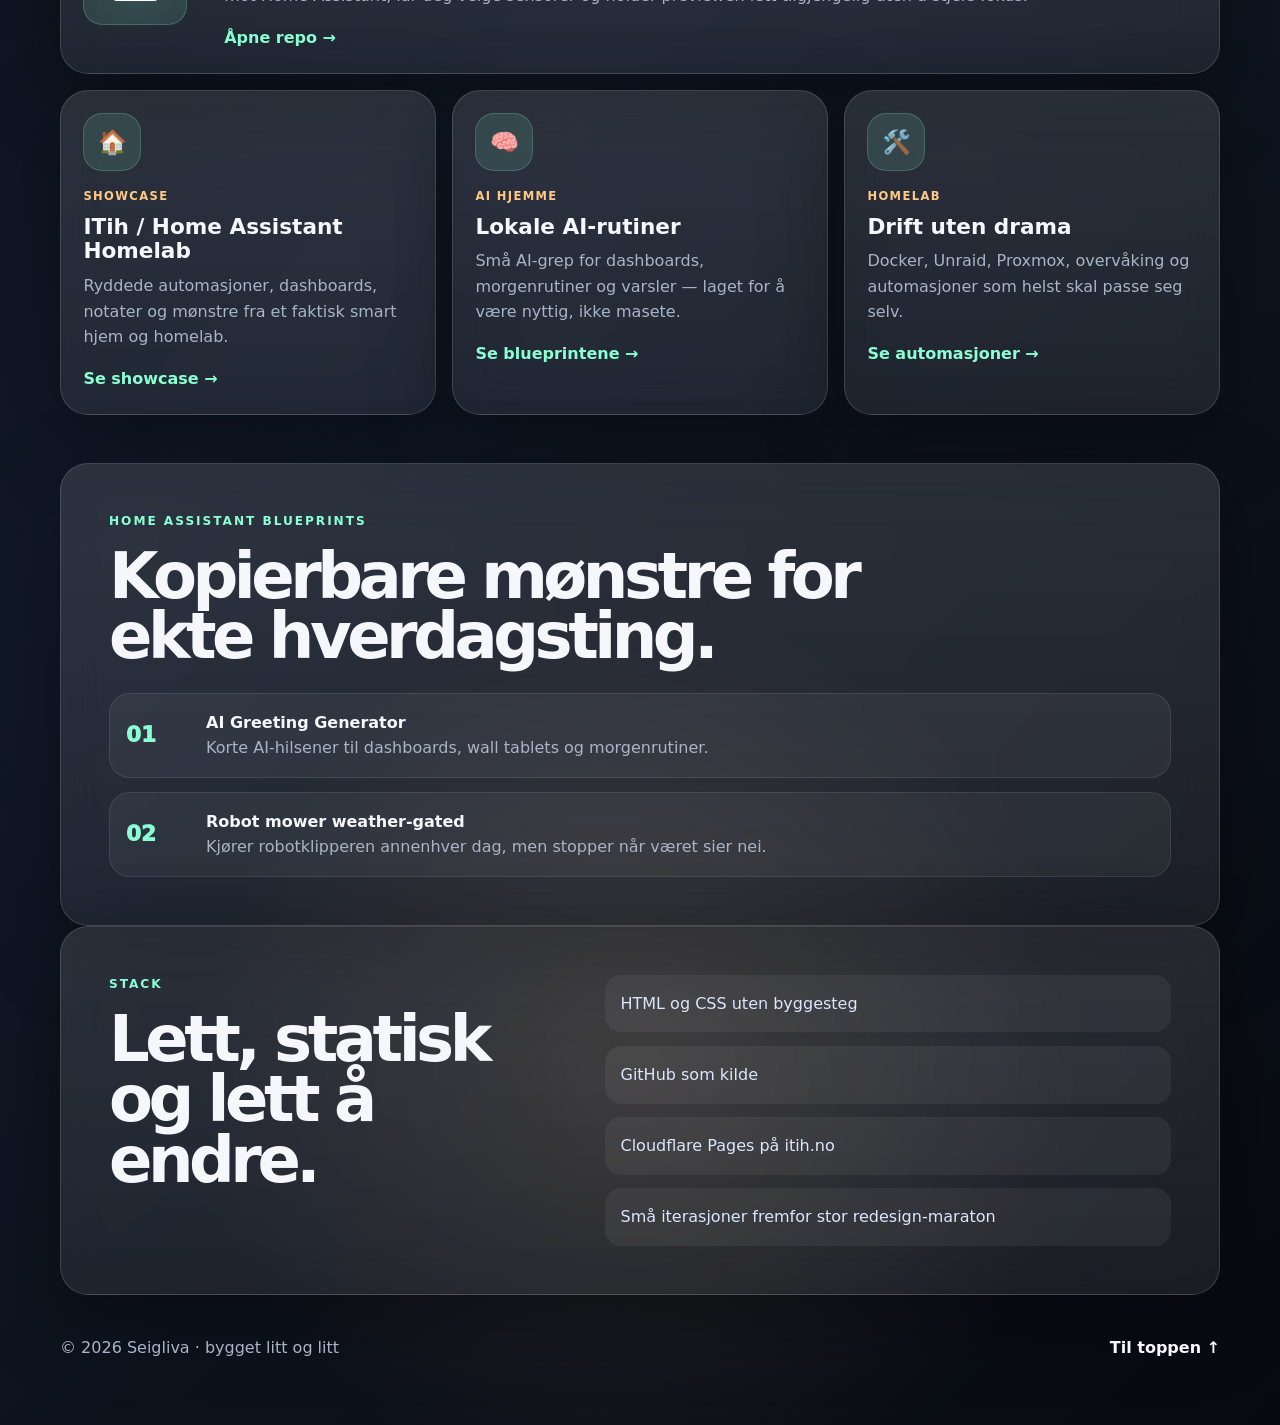
==== commit 67064453: "feat: prepare separate itih.no site" ====
--- a/index.html
+++ b/index.html
@@ -8,8 +8,8 @@
     <meta property="og:title" content="Seigliva — smart hjem, homelab og små verktøy" />
     <meta property="og:description" content="Home Assistant, Omarchy, blueprints og ryddige homelab-prosjekter." />
     <meta property="og:type" content="website" />
-    <meta property="og:url" content="https://uroh.one/" />
-    <link rel="canonical" href="https://uroh.one/" />
+    <meta property="og:url" content="https://itih.no/" />
+    <link rel="canonical" href="https://itih.no/" />
     <title>Seigliva</title>
     <link rel="icon" href="assets/favicon.svg" type="image/svg+xml" />
     <link rel="stylesheet" href="assets/styles.css" />
@@ -51,9 +51,9 @@
             <span class="console-title">home/status</span>
           </div>
           <div class="console-body">
-            <p><span>site</span><strong>uroh.one</strong></p>
+            <p><span>site</span><strong>itih.no</strong></p>
             <p><span>deploy</span><strong>Cloudflare Pages</strong></p>
-            <p><span>source</span><strong>GitHub / main</strong></p>
+            <p><span>source</span><strong>GitHub / itih</strong></p>
             <p><span>vibe</span><strong>rolig, nerdy, nyttig</strong></p>
           </div>
         </aside>
@@ -145,7 +145,7 @@
         <ul class="stack-list">
           <li>HTML og CSS uten byggesteg</li>
           <li>GitHub som kilde</li>
-          <li>Cloudflare Pages på uroh.one</li>
+          <li>Cloudflare Pages på itih.no</li>
           <li>Små iterasjoner fremfor stor redesign-maraton</li>
         </ul>
       </section>
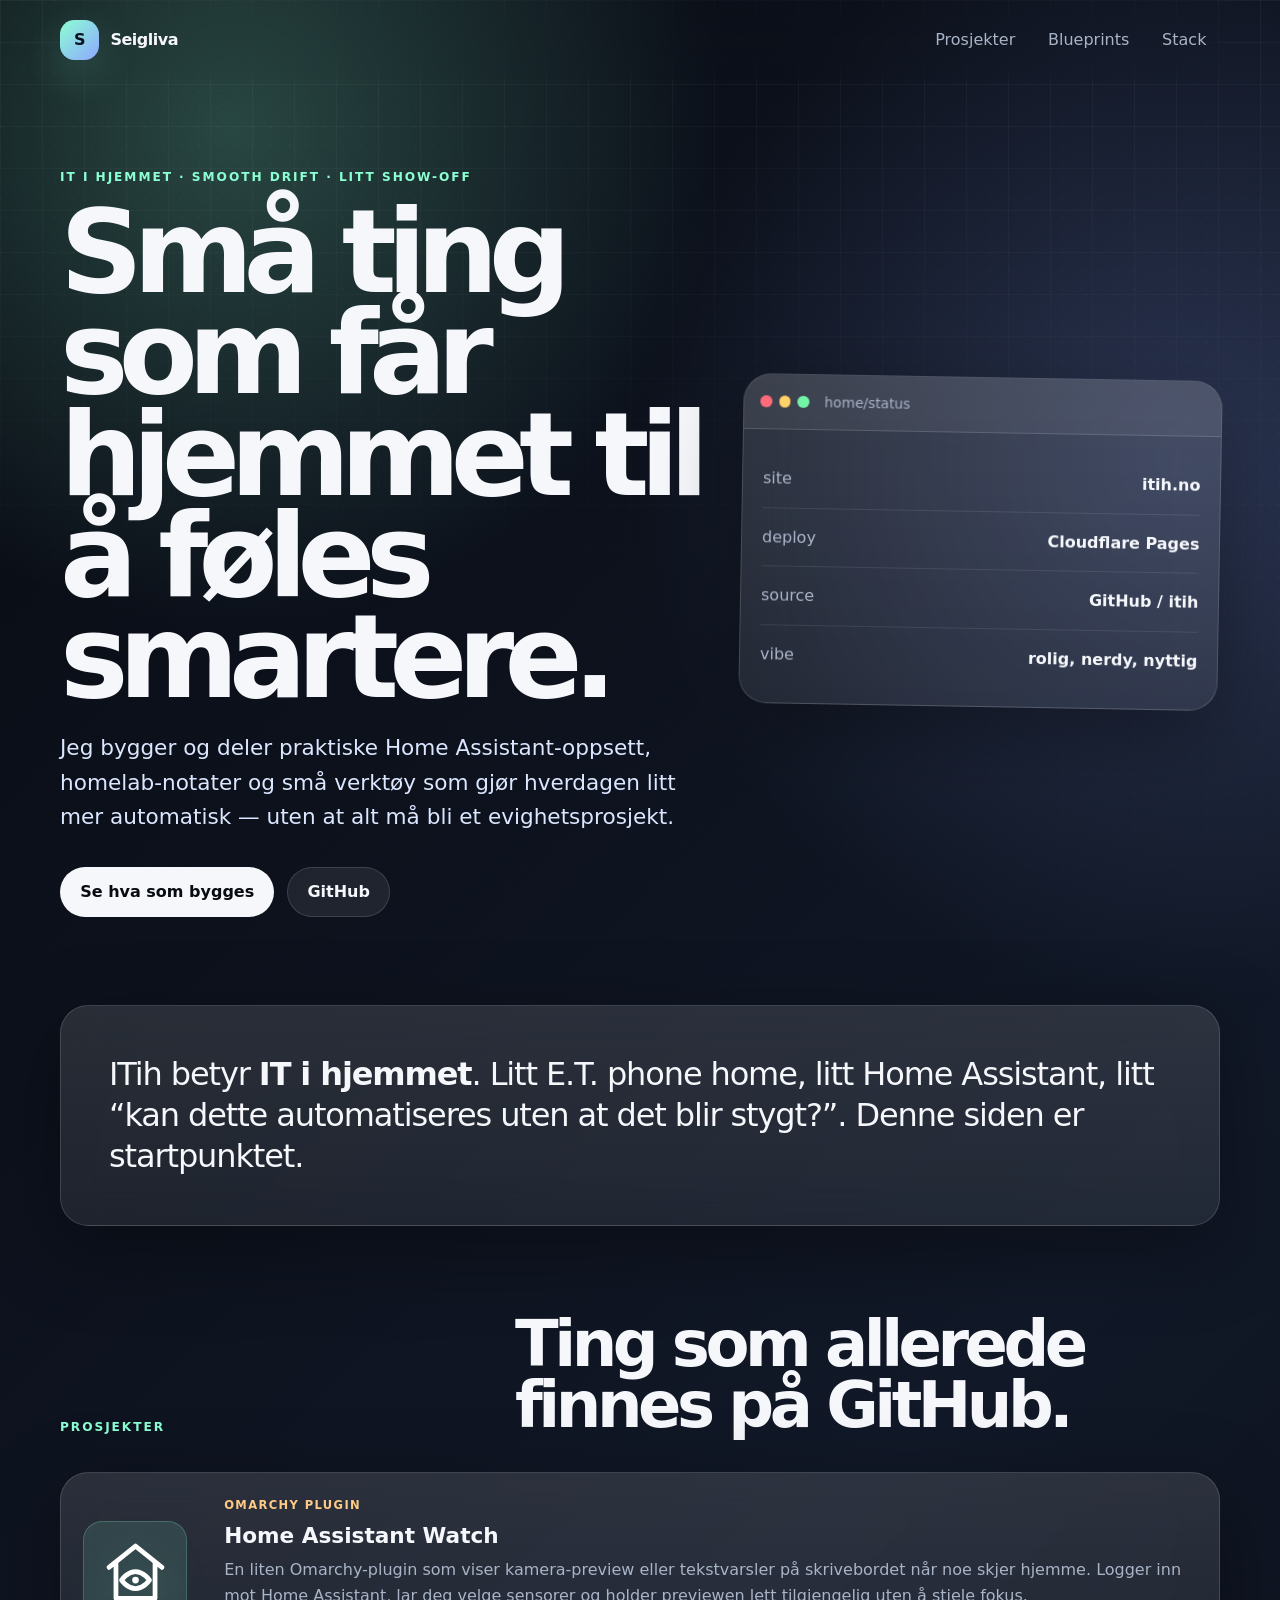
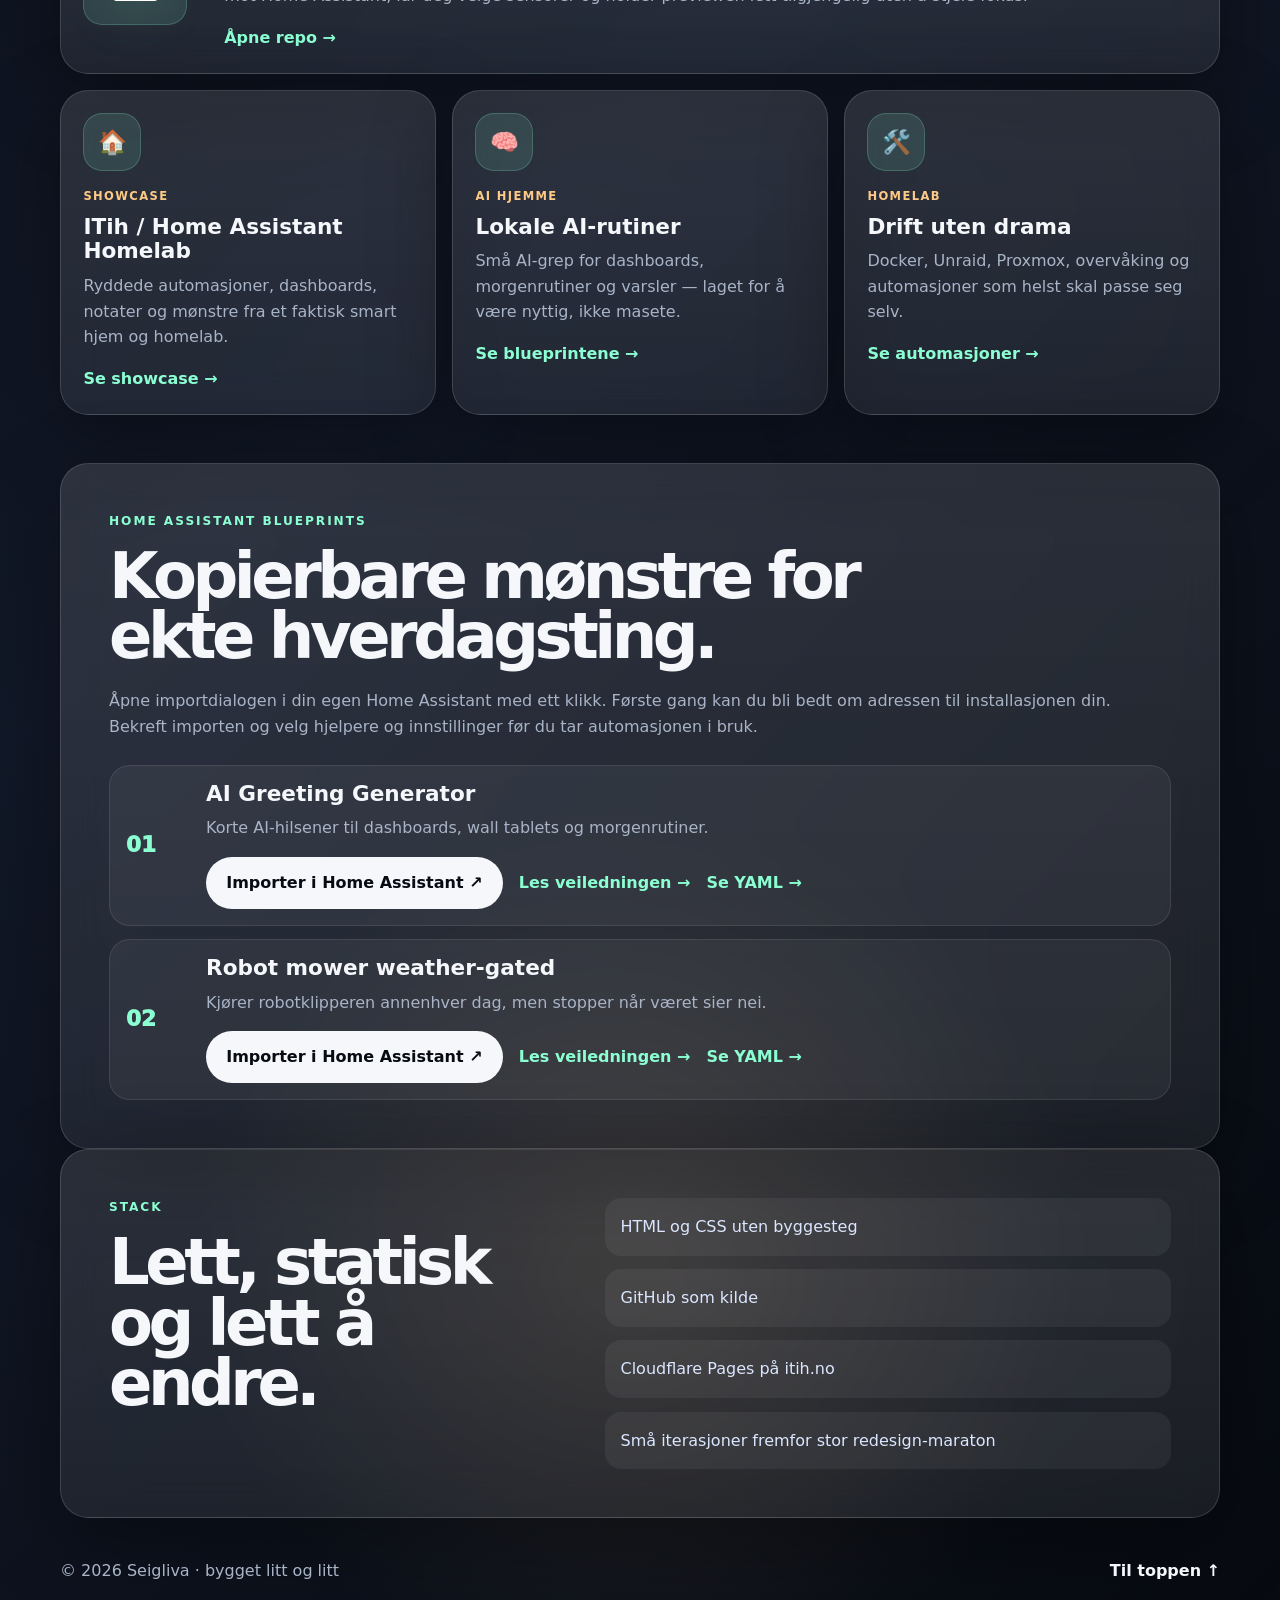
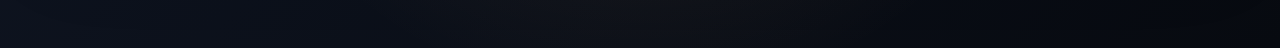
==== commit 6f1554d9: "feat: add one-click Home Assistant blueprint import links" ====
--- a/index.html
+++ b/index.html
@@ -119,21 +119,32 @@
           <h2 id="blueprints-title">Kopierbare mønstre for ekte hverdagsting.</h2>
         </div>
 
+        <p class="blueprint-help">Åpne importdialogen i din egen Home Assistant med ett klikk. Første gang kan du bli bedt om adressen til installasjonen din. Bekreft importen og velg hjelpere og innstillinger før du tar automasjonen i bruk.</p>
         <div class="blueprint-list">
-          <a class="blueprint" href="https://github.com/Seigliva/home-assistant-homelab-showcase/blob/main/blueprints/automation/ai-greeting-generator.yaml">
+          <article class="blueprint">
             <span class="blueprint-number">01</span>
-            <span>
-              <strong>AI Greeting Generator</strong>
-              <em>Korte AI-hilsener til dashboards, wall tablets og morgenrutiner.</em>
-            </span>
-          </a>
-          <a class="blueprint" href="https://github.com/Seigliva/home-assistant-homelab-showcase/blob/main/blueprints/automation/robot-mower-weather-gated.yaml">
+            <div>
+              <h3>AI Greeting Generator</h3>
+              <p class="blueprint-description">Korte AI-hilsener til dashboards, wall tablets og morgenrutiner.</p>
+              <div class="blueprint-actions">
+                <a class="button primary" href="https://my.home-assistant.io/redirect/blueprint_import/?blueprint_url=https%3A%2F%2Fgithub.com%2FSeigliva%2Fhome-assistant-homelab-showcase%2Fblob%2Fmain%2Fblueprints%2Fautomation%2Fai-greeting-generator.yaml" aria-label="Importer AI Greeting Generator i Home Assistant">Importer i Home Assistant ↗</a>
+                <a class="text-link" href="https://github.com/Seigliva/home-assistant-homelab-showcase/blob/main/blueprints/automation/ai-greeting-generator.md">Les veiledningen →</a>
+                <a class="text-link" href="https://github.com/Seigliva/home-assistant-homelab-showcase/blob/main/blueprints/automation/ai-greeting-generator.yaml">Se YAML →</a>
+              </div>
+            </div>
+          </article>
+          <article class="blueprint">
             <span class="blueprint-number">02</span>
-            <span>
-              <strong>Robot mower weather-gated</strong>
-              <em>Kjører robotklipperen annenhver dag, men stopper når været sier nei.</em>
-            </span>
-          </a>
+            <div>
+              <h3>Robot mower weather-gated</h3>
+              <p class="blueprint-description">Kjører robotklipperen annenhver dag, men stopper når været sier nei.</p>
+              <div class="blueprint-actions">
+                <a class="button primary" href="https://my.home-assistant.io/redirect/blueprint_import/?blueprint_url=https%3A%2F%2Fgithub.com%2FSeigliva%2Fhome-assistant-homelab-showcase%2Fblob%2Fmain%2Fblueprints%2Fautomation%2Frobot-mower-weather-gated.yaml" aria-label="Importer Robot mower weather-gated i Home Assistant">Importer i Home Assistant ↗</a>
+                <a class="text-link" href="https://github.com/Seigliva/home-assistant-homelab-showcase/blob/main/blueprints/automation/robot-mower-weather-gated.md">Les veiledningen →</a>
+                <a class="text-link" href="https://github.com/Seigliva/home-assistant-homelab-showcase/blob/main/blueprints/automation/robot-mower-weather-gated.yaml">Se YAML →</a>
+              </div>
+            </div>
+          </article>
         </div>
       </section>
 
--- a/assets/styles.css
+++ b/assets/styles.css
@@ -251,6 +251,10 @@
 .blueprint-number { color: var(--accent); font-weight: 950; font-size: 1.35rem; }
 .blueprint strong { display: block; }
 .blueprint em { display: block; color: var(--muted); font-style: normal; }
+.blueprint-help, .blueprint-description { color: var(--muted); }
+.blueprint-actions { display: flex; flex-wrap: wrap; align-items: center; gap: 1rem; }
+.blueprint-actions .button { padding: .75rem 1.2rem; text-align: center; }
+.blueprint-actions a:focus-visible { outline: 2px solid var(--accent); outline-offset: 4px; }
 
 .stack { display: grid; grid-template-columns: .9fr 1.1fr; gap: 2rem; border-radius: var(--radius); padding: clamp(1.4rem, 4vw, 3rem); }
 .stack-list { margin: 0; padding: 0; list-style: none; display: grid; gap: .85rem; }
